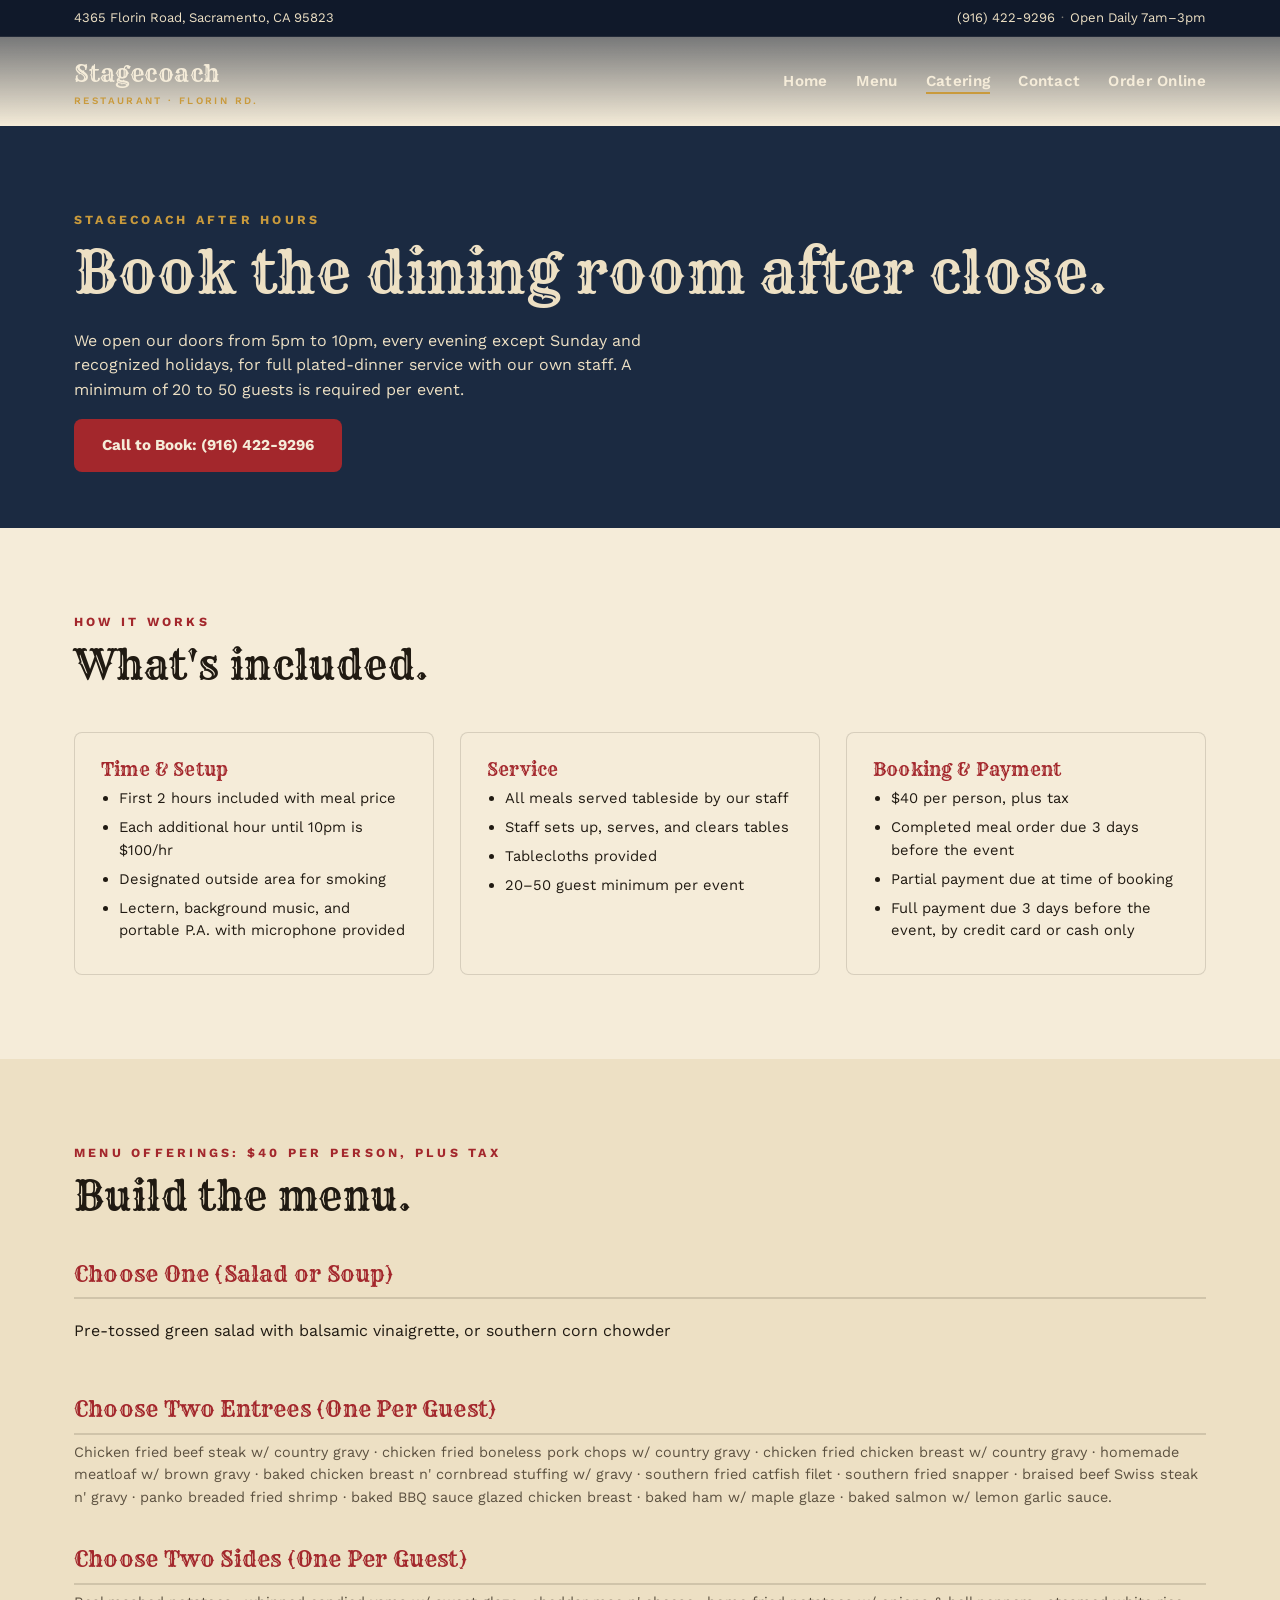
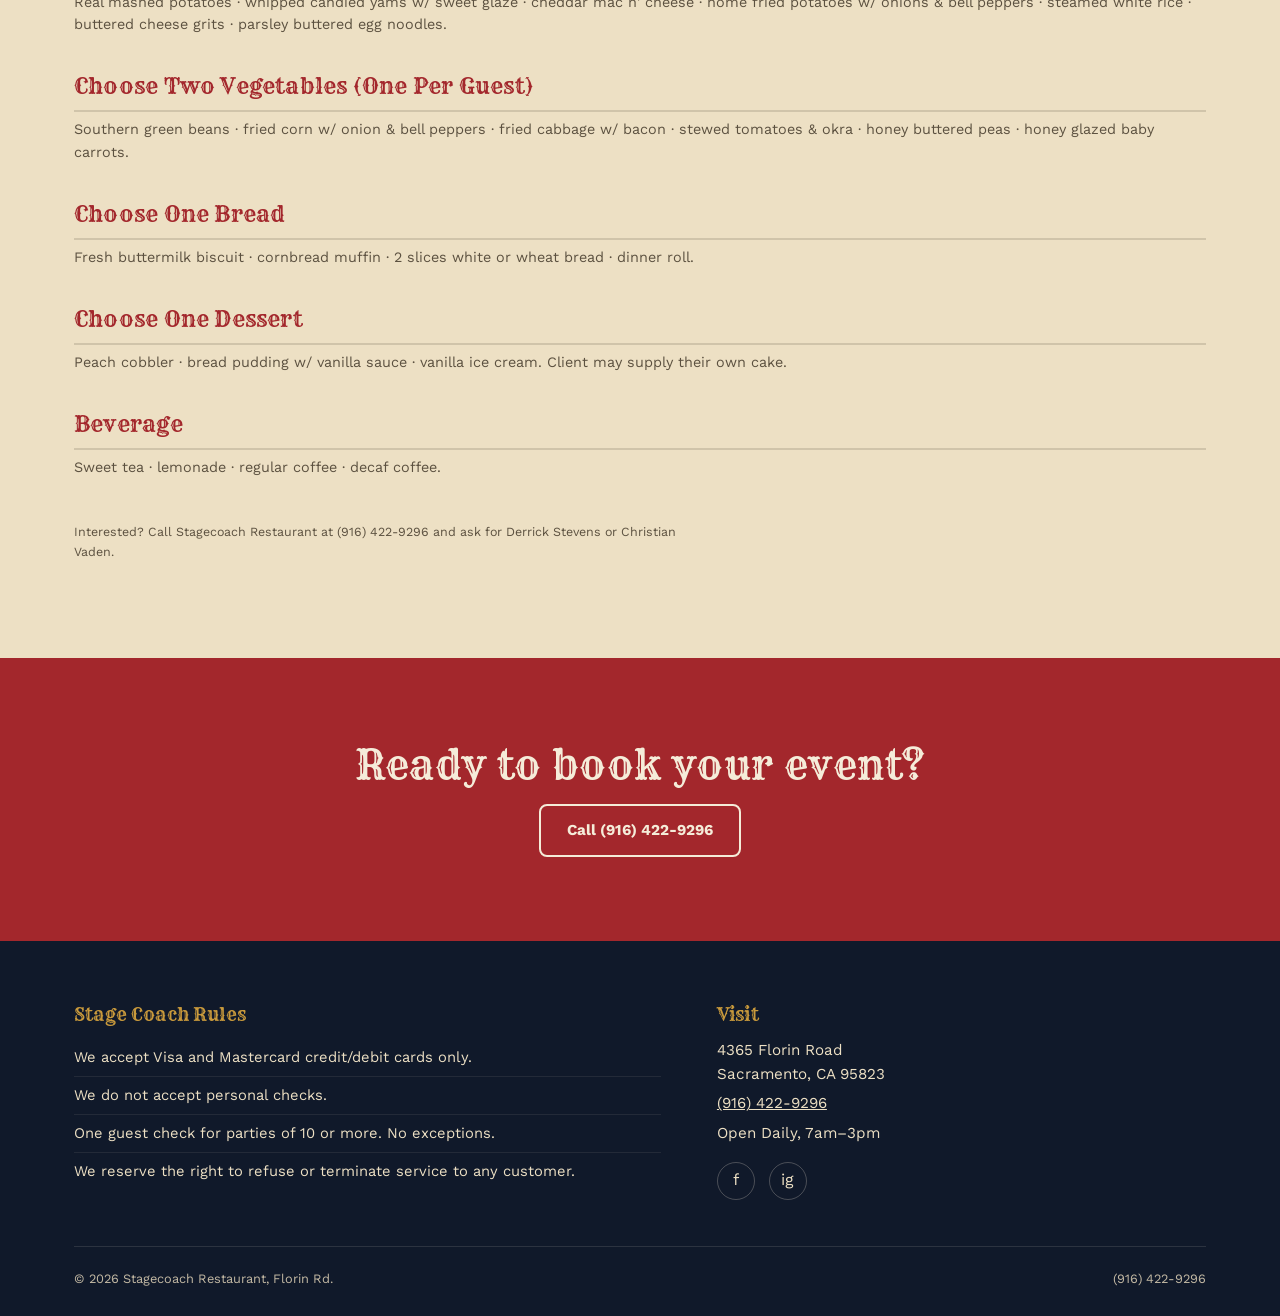
==== catering.html @ 6fead31f "Build Stagecoach Restaurant website" ====
<!DOCTYPE html>
<html lang="en">
<head>
<meta charset="UTF-8">
<meta name="viewport" content="width=device-width, initial-scale=1">
<title>After-Hours Catering | Stagecoach Restaurant, Florin Rd. Sacramento</title>
<meta name="description" content="Book Stagecoach Restaurant for after-hours plated dinner catering in Sacramento. Full table service, custom menus at $40 per person, for parties of 20 to 50 guests.">
<link rel="canonical" href="https://stagecoachflorin.com/catering.html">
<link rel="icon" href="data:,">
<link rel="preconnect" href="https://fonts.googleapis.com">
<link rel="preconnect" href="https://fonts.gstatic.com" crossorigin>
<link href="https://fonts.googleapis.com/css2?family=Rye&family=Work+Sans:wght@400;500;600;700&display=swap" rel="stylesheet">
<link rel="stylesheet" href="css/styles.css">
</head>
<body>

<div class="utility-strip">
  <div class="wrap">
    <div>4365 Florin Road, Sacramento, CA 95823</div>
    <div><a href="tel:9164229296">(916) 422-9296</a><span class="sep">&middot;</span>Open Daily 7am&ndash;3pm</div>
  </div>
</div>

<header class="site-header is-solid">
  <div class="wrap">
    <a class="brand" href="index.html">
      <span class="brand-mark">Stagecoach<small>Restaurant &middot; Florin Rd.</small></span>
    </a>
    <nav class="main-nav" aria-label="Primary">
      <ul>
        <li><a href="index.html">Home</a></li>
        <li><a href="menu.html">Menu</a></li>
        <li><a href="catering.html" aria-current="page">Catering</a></li>
        <li><a href="contact.html">Contact</a></li>
        <li><a href="https://www.toasttab.com/stagecoach-restaurant-4365-florin-road" target="_blank" rel="noopener">Order Online</a></li>
      </ul>
    </nav>
    <button class="nav-toggle" aria-label="Toggle menu" aria-expanded="false">
      <svg viewBox="0 0 24 24" fill="none" stroke="currentColor" stroke-width="2"><line x1="3" y1="6" x2="21" y2="6"/><line x1="3" y1="12" x2="21" y2="12"/><line x1="3" y1="18" x2="21" y2="18"/></svg>
    </button>
  </div>
</header>

<main>
  <section class="section section-navy" style="padding-bottom:56px;">
    <div class="wrap">
      <span class="section-kicker">Stagecoach After Hours</span>
      <h1>Book the dining room after close.</h1>
      <p style="max-width:60ch;color:var(--cream-2);">We open our doors from 5pm to 10pm, every evening except Sunday and recognized holidays, for full plated-dinner service with our own staff. A minimum of 20 to 50 guests is required per event.</p>
      <a class="btn btn-primary" href="tel:9164229296">Call to Book: (916) 422-9296</a>
    </div>
  </section>

  <section class="section section-cream">
    <div class="wrap">
      <div class="section-head">
        <span class="section-kicker">How It Works</span>
        <h2>What's included.</h2>
      </div>
      <div class="catering-tiers">
        <div class="catering-tier">
          <h3>Time &amp; Setup</h3>
          <ul>
            <li>First 2 hours included with meal price</li>
            <li>Each additional hour until 10pm is $100/hr</li>
            <li>Designated outside area for smoking</li>
            <li>Lectern, background music, and portable P.A. with microphone provided</li>
          </ul>
        </div>
        <div class="catering-tier">
          <h3>Service</h3>
          <ul>
            <li>All meals served tableside by our staff</li>
            <li>Staff sets up, serves, and clears tables</li>
            <li>Tablecloths provided</li>
            <li>20&ndash;50 guest minimum per event</li>
          </ul>
        </div>
        <div class="catering-tier">
          <h3>Booking &amp; Payment</h3>
          <ul>
            <li>$40 per person, plus tax</li>
            <li>Completed meal order due 3 days before the event</li>
            <li>Partial payment due at time of booking</li>
            <li>Full payment due 3 days before the event, by credit card or cash only</li>
          </ul>
        </div>
      </div>
    </div>
  </section>

  <section class="section section-cream-2">
    <div class="wrap">
      <div class="section-head">
        <span class="section-kicker">Menu Offerings: $40 Per Person, Plus Tax</span>
        <h2>Build the menu.</h2>
      </div>

      <div class="menu-group">
        <h3>Choose One (Salad or Soup)</h3>
        <div class="menu-item">Pre-tossed green salad with balsamic vinaigrette, or southern corn chowder</div>
      </div>

      <div class="menu-group">
        <h3>Choose Two Entrees (One Per Guest)</h3>
        <p class="menu-group-note">Chicken fried beef steak w/ country gravy &middot; chicken fried boneless pork chops w/ country gravy &middot; chicken fried chicken breast w/ country gravy &middot; homemade meatloaf w/ brown gravy &middot; baked chicken breast n' cornbread stuffing w/ gravy &middot; southern fried catfish filet &middot; southern fried snapper &middot; braised beef Swiss steak n' gravy &middot; panko breaded fried shrimp &middot; baked BBQ sauce glazed chicken breast &middot; baked ham w/ maple glaze &middot; baked salmon w/ lemon garlic sauce.</p>
      </div>

      <div class="menu-group">
        <h3>Choose Two Sides (One Per Guest)</h3>
        <p class="menu-group-note">Real mashed potatoes &middot; whipped candied yams w/ sweet glaze &middot; cheddar mac n' cheese &middot; home fried potatoes w/ onions &amp; bell peppers &middot; steamed white rice &middot; buttered cheese grits &middot; parsley buttered egg noodles.</p>
      </div>

      <div class="menu-group">
        <h3>Choose Two Vegetables (One Per Guest)</h3>
        <p class="menu-group-note">Southern green beans &middot; fried corn w/ onion &amp; bell peppers &middot; fried cabbage w/ bacon &middot; stewed tomatoes &amp; okra &middot; honey buttered peas &middot; honey glazed baby carrots.</p>
      </div>

      <div class="menu-group">
        <h3>Choose One Bread</h3>
        <p class="menu-group-note">Fresh buttermilk biscuit &middot; cornbread muffin &middot; 2 slices white or wheat bread &middot; dinner roll.</p>
      </div>

      <div class="menu-group">
        <h3>Choose One Dessert</h3>
        <p class="menu-group-note">Peach cobbler &middot; bread pudding w/ vanilla sauce &middot; vanilla ice cream. Client may supply their own cake.</p>
      </div>

      <div class="menu-group">
        <h3>Beverage</h3>
        <p class="menu-group-note">Sweet tea &middot; lemonade &middot; regular coffee &middot; decaf coffee.</p>
      </div>

      <p class="disclaimer">Interested? Call Stagecoach Restaurant at (916) 422-9296 and ask for Derrick Stevens or Christian Vaden.</p>
    </div>
  </section>

  <section class="section cta-close">
    <div class="wrap">
      <h2>Ready to book your event?</h2>
      <a class="btn btn-outline" href="tel:9164229296">Call (916) 422-9296</a>
    </div>
  </section>
</main>

<footer class="site-footer">
  <div class="wrap">
    <div class="footer-grid">
      <div>
        <h4>Stage Coach Rules</h4>
        <ul class="footer-rules">
          <li>We accept Visa and Mastercard credit/debit cards only.</li>
          <li>We do not accept personal checks.</li>
          <li>One guest check for parties of 10 or more. No exceptions.</li>
          <li>We reserve the right to refuse or terminate service to any customer.</li>
        </ul>
      </div>
      <div class="footer-visit">
        <h4>Visit</h4>
        <p>4365 Florin Road<br>Sacramento, CA 95823</p>
        <p><a href="tel:9164229296">(916) 422-9296</a></p>
        <p>Open Daily, 7am&ndash;3pm</p>
        <div class="footer-social">
          <a href="https://www.facebook.com/2112743605460471" target="_blank" rel="noopener" aria-label="Facebook">f</a>
          <a href="https://www.instagram.com/stagecoach_restaurant" target="_blank" rel="noopener" aria-label="Instagram">ig</a>
        </div>
      </div>
    </div>
    <div class="footer-bottom">
      <span>&copy; 2026 Stagecoach Restaurant, Florin Rd.</span>
      <span><a href="tel:9164229296">(916) 422-9296</a></span>
    </div>
  </div>
</footer>

<script src="js/main.js"></script>
</body>
</html>
---- css/styles.css ----
/* Stagecoach Restaurant, Florin Rd, Sacramento
   Vintage roadside-diner / Americana signage direction:
   denim navy, barn red, aged cream, brass gold. */

:root {
  --navy: #1b2a41;
  --navy-deep: #10192a;
  --barn-red: #a3272c;
  --barn-red-deep: #7f1d21;
  --cream: #f5ecd9;
  --cream-2: #ede0c4;
  --brass: #c99a3c;
  --ink: #201a12;
  --muted: #5c5140;
  --muted-on-dark: #c3b9a4;
  --line: rgba(32, 26, 18, 0.14);
  --shadow: 0 18px 40px rgba(16, 25, 42, 0.22);

  --font-display: "Rye", "Georgia", serif;
  --font-body: "Work Sans", "Segoe UI", sans-serif;

  --radius: 8px;
  --wrap: 1180px;
}

* { box-sizing: border-box; }
html { scroll-behavior: smooth; }

body {
  margin: 0;
  font-family: var(--font-body);
  color: var(--ink);
  background: var(--cream);
  line-height: 1.55;
  -webkit-font-smoothing: antialiased;
}

h1, h2, h3, h4 {
  font-family: var(--font-display);
  font-weight: 400;
  line-height: 1.15;
  margin: 0 0 0.4em;
  letter-spacing: 0.01em;
}

h1 { font-size: clamp(2.3rem, 5vw, 3.6rem); }
h2 { font-size: clamp(1.8rem, 3.4vw, 2.5rem); }
h3 { font-size: 1.35rem; }

p { margin: 0 0 1em; }

a { color: inherit; }

img { max-width: 100%; display: block; }

.wrap {
  max-width: var(--wrap);
  margin: 0 auto;
  padding: 0 24px;
}

.visually-hidden {
  position: absolute;
  width: 1px; height: 1px;
  padding: 0; margin: -1px;
  overflow: hidden;
  clip: rect(0,0,0,0);
  white-space: nowrap; border: 0;
}

/* ---------- Utility strip ---------- */
.utility-strip {
  background: var(--navy-deep);
  color: var(--cream-2);
  font-size: 0.82rem;
  border-bottom: 1px solid rgba(245, 236, 217, 0.08);
}
.utility-strip .wrap {
  display: flex;
  justify-content: space-between;
  align-items: center;
  gap: 12px;
  padding-top: 8px;
  padding-bottom: 8px;
  flex-wrap: wrap;
}
.utility-strip a { text-decoration: none; }
.utility-strip a:hover { color: var(--brass); }
.utility-strip .sep { opacity: 0.5; margin: 0 6px; }

/* ---------- Header / nav that solidifies on scroll ---------- */
.site-header {
  position: sticky;
  top: 0;
  z-index: 50;
  background: linear-gradient(to bottom, rgba(16, 25, 42, 0.55), rgba(16, 25, 42, 0));
  transition: background-color 0.25s ease, background-image 0.25s ease, box-shadow 0.25s ease, padding 0.25s ease;
  padding: 18px 0;
}
.site-header.is-solid {
  background: var(--navy);
  box-shadow: 0 6px 20px rgba(16, 25, 42, 0.25);
  padding: 10px 0;
}
.site-header .wrap {
  display: flex;
  align-items: center;
  justify-content: space-between;
  gap: 20px;
}
.brand {
  display: flex;
  align-items: center;
  gap: 10px;
  text-decoration: none;
  color: var(--cream);
}
.brand-mark {
  font-family: var(--font-display);
  font-size: 1.5rem;
  letter-spacing: 0.02em;
}
.brand-mark small {
  display: block;
  font-family: var(--font-body);
  font-size: 0.62rem;
  letter-spacing: 0.24em;
  text-transform: uppercase;
  color: var(--brass);
  font-weight: 600;
}

.main-nav ul {
  list-style: none;
  display: flex;
  gap: 28px;
  margin: 0;
  padding: 0;
}
.main-nav a {
  color: var(--cream);
  text-decoration: none;
  font-weight: 600;
  font-size: 0.95rem;
  letter-spacing: 0.02em;
  position: relative;
  padding-bottom: 4px;
}
.main-nav a::after {
  content: "";
  position: absolute;
  left: 0; right: 0; bottom: 0;
  height: 2px;
  background: var(--brass);
  transform: scaleX(0);
  transform-origin: left;
  transition: transform 0.2s ease;
}
.main-nav a:hover::after,
.main-nav a[aria-current="page"]::after {
  transform: scaleX(1);
}

.nav-toggle {
  display: none;
  background: none;
  border: 2px solid var(--cream);
  color: var(--cream);
  border-radius: 6px;
  width: 42px;
  height: 38px;
  cursor: pointer;
  align-items: center;
  justify-content: center;
}
.nav-toggle svg { width: 20px; height: 20px; }

@media (max-width: 820px) {
  .main-nav {
    position: fixed;
    inset: 0;
    background: var(--navy-deep);
    display: flex;
    align-items: center;
    justify-content: center;
    opacity: 0;
    pointer-events: none;
    transition: opacity 0.2s ease;
  }
  .main-nav.is-open {
    opacity: 1;
    pointer-events: auto;
  }
  .main-nav ul {
    flex-direction: column;
    text-align: center;
    gap: 26px;
  }
  .main-nav a { font-size: 1.4rem; }
  .nav-toggle { display: inline-flex; }
}

/* ---------- Hero: framed photo on color block ---------- */
.hero {
  background: var(--navy);
  color: var(--cream);
  position: relative;
  padding: 64px 0 80px;
}
.hero::before {
  content: "";
  position: absolute;
  inset: 0;
  background-image:
    repeating-linear-gradient(135deg, rgba(245,236,217,0.035) 0 2px, transparent 2px 26px);
  pointer-events: none;
}
.hero .wrap {
  display: grid;
  grid-template-columns: 1.1fr 0.9fr;
  gap: 56px;
  align-items: center;
  position: relative;
}
.hero-kicker {
  display: inline-block;
  font-size: 0.78rem;
  letter-spacing: 0.28em;
  text-transform: uppercase;
  color: var(--brass);
  font-weight: 700;
  margin-bottom: 14px;
}
.hero h1 { color: var(--cream); }
.hero h1 em {
  font-style: normal;
  color: var(--brass);
}
.hero-lede {
  font-size: 1.1rem;
  max-width: 46ch;
  color: var(--cream-2);
}
.hero-actions {
  display: flex;
  gap: 14px;
  margin-top: 28px;
  flex-wrap: wrap;
}

.hero-photo-frame {
  position: relative;
  transform: rotate(-2.2deg);
}
.hero-photo-frame img {
  width: 100%;
  aspect-ratio: 3 / 4;
  object-fit: cover;
  border: 10px solid var(--cream);
  border-radius: 4px;
  box-shadow: var(--shadow);
}
.hero-photo-tag {
  position: absolute;
  bottom: -18px;
  right: -18px;
  background: var(--barn-red);
  color: var(--cream);
  font-family: var(--font-display);
  font-size: 1.05rem;
  padding: 10px 18px;
  border-radius: 999px;
  transform: rotate(4deg);
  box-shadow: 0 8px 18px rgba(0,0,0,0.3);
}

/* ---------- Buttons ---------- */
.btn {
  display: inline-flex;
  align-items: center;
  gap: 8px;
  padding: 13px 26px;
  border-radius: var(--radius);
  font-weight: 700;
  text-decoration: none;
  font-size: 0.95rem;
  border: 2px solid transparent;
  cursor: pointer;
  transition: transform 0.15s ease, background-color 0.15s ease, color 0.15s ease;
}
.btn-primary {
  background: var(--barn-red);
  color: var(--cream);
}
.btn-primary:hover { background: var(--barn-red-deep); transform: translateY(-1px); }
.btn-outline {
  border-color: var(--cream);
  color: var(--cream);
  background: transparent;
}
.btn-outline:hover { background: rgba(245,236,217,0.1); }
.btn-outline-dark {
  border-color: var(--navy);
  color: var(--navy);
  background: transparent;
}
.btn-outline-dark:hover { background: rgba(27,42,65,0.08); }

/* ---------- Hours banner ---------- */
.hours-banner {
  background: var(--brass);
  color: var(--navy-deep);
}
.hours-banner .wrap {
  display: flex;
  flex-wrap: wrap;
  gap: 10px 28px;
  align-items: center;
  justify-content: center;
  padding-top: 14px;
  padding-bottom: 14px;
  font-weight: 700;
  font-size: 0.95rem;
  text-align: center;
}
.hours-banner .divider { opacity: 0.5; }

/* ---------- Sections ---------- */
.section {
  padding: 84px 0;
}
.section-cream { background: var(--cream); }
.section-cream-2 { background: var(--cream-2); }
.section-navy { background: var(--navy); color: var(--cream-2); }
.section-navy h2 { color: var(--cream); }

.section-head {
  max-width: 62ch;
  margin-bottom: 44px;
}
.section-kicker {
  display: block;
  font-size: 0.78rem;
  letter-spacing: 0.26em;
  text-transform: uppercase;
  color: var(--barn-red);
  font-weight: 700;
  margin-bottom: 10px;
}
.section-navy .section-kicker { color: var(--brass); }

/* About / intro copy block */
.about-grid {
  display: grid;
  grid-template-columns: repeat(3, 1fr);
  gap: 36px;
}
.about-grid h3 { color: var(--barn-red); }

/* Signature dish spotlight */
.spotlight {
  display: grid;
  grid-template-columns: 0.85fr 1.15fr;
  gap: 52px;
  align-items: center;
}
.spotlight img {
  border-radius: var(--radius);
  box-shadow: var(--shadow);
  aspect-ratio: 4/3;
  object-fit: cover;
}
.spotlight-price {
  font-family: var(--font-display);
  color: var(--barn-red);
  font-size: 1.6rem;
  margin-top: 6px;
}

/* Reviews as plain typography, alternating alignment */
.reviews {
  display: grid;
  gap: 48px;
}
.review {
  max-width: 62ch;
}
.review:nth-child(even) {
  margin-left: auto;
  text-align: right;
}
.review blockquote {
  font-family: var(--font-display);
  font-size: 1.5rem;
  line-height: 1.4;
  margin: 0 0 12px;
  color: var(--cream);
}
.review cite {
  font-style: normal;
  color: var(--brass);
  font-weight: 700;
  font-size: 0.85rem;
  letter-spacing: 0.06em;
  text-transform: uppercase;
}

/* CTA close */
.cta-close {
  background: var(--barn-red);
  color: var(--cream);
  text-align: center;
}
.cta-close h2 { color: var(--cream); }
.cta-close .btn-outline { border-color: var(--cream); }

/* ---------- Footer (two-column, no grid-of-3-plus-bar) ---------- */
.site-footer {
  background: var(--navy-deep);
  color: var(--cream-2);
  padding: 64px 0 28px;
}
.footer-grid {
  display: grid;
  grid-template-columns: 1.2fr 1fr;
  gap: 56px;
}
.footer-grid h4 {
  font-family: var(--font-display);
  color: var(--brass);
  font-size: 1.1rem;
  margin-bottom: 14px;
}
.footer-rules {
  list-style: none;
  padding: 0;
  margin: 0;
  font-size: 0.92rem;
}
.footer-rules li {
  padding: 7px 0;
  border-top: 1px solid rgba(245,236,217,0.08);
}
.footer-rules li:first-child { border-top: none; }
.footer-visit p { margin: 0 0 6px; font-size: 0.95rem; }
.footer-social {
  display: flex;
  gap: 14px;
  margin-top: 16px;
}
.footer-social a {
  width: 38px; height: 38px;
  border: 1px solid rgba(245,236,217,0.25);
  border-radius: 50%;
  display: flex; align-items: center; justify-content: center;
  text-decoration: none;
}
.footer-social a:hover { border-color: var(--brass); color: var(--brass); }
.footer-bottom {
  margin-top: 46px;
  padding-top: 22px;
  border-top: 1px solid rgba(245,236,217,0.12);
  font-size: 0.8rem;
  color: var(--muted-on-dark);
  display: flex;
  justify-content: space-between;
  flex-wrap: wrap;
  gap: 10px;
}
.footer-bottom a { text-decoration: none; }
.footer-bottom a:hover { color: var(--brass); }

/* ---------- Menu page: tabbed categories ---------- */
.menu-intro {
  text-align: center;
  max-width: 62ch;
  margin: 0 auto 40px;
}
.menu-tabs {
  display: flex;
  flex-wrap: wrap;
  gap: 10px;
  justify-content: center;
  margin-bottom: 44px;
}
.menu-tab {
  background: var(--cream-2);
  border: 2px solid transparent;
  color: var(--ink);
  font-family: var(--font-body);
  font-weight: 700;
  font-size: 0.88rem;
  padding: 10px 18px;
  border-radius: 999px;
  cursor: pointer;
}
.menu-tab[aria-selected="true"] {
  background: var(--barn-red);
  border-color: var(--barn-red);
  color: var(--cream);
}
.menu-panel { display: none; }
.menu-panel.is-active { display: block; }
.menu-note {
  font-size: 0.9rem;
  color: var(--muted);
  margin-bottom: 28px;
  max-width: 70ch;
}
.menu-group { margin-bottom: 40px; }
.menu-group:last-child { margin-bottom: 0; }
.menu-group h3 {
  color: var(--barn-red);
  border-bottom: 2px solid var(--line);
  padding-bottom: 10px;
  margin-bottom: 6px;
}
.menu-group-note {
  font-size: 0.9rem;
  color: var(--muted);
  margin-bottom: 18px;
}
.menu-item {
  display: flex;
  justify-content: space-between;
  gap: 18px;
  padding: 14px 0;
  border-bottom: 1px dotted var(--line);
}
.menu-item:last-child { border-bottom: none; }
.menu-item-name { font-weight: 700; }
.menu-item-desc {
  font-size: 0.9rem;
  color: var(--muted);
  margin-top: 3px;
}
.menu-item-price {
  font-family: var(--font-display);
  color: var(--barn-red);
  white-space: nowrap;
  font-size: 1.1rem;
}
.disclaimer {
  font-size: 0.78rem;
  color: var(--muted);
  margin-top: 44px;
  max-width: 80ch;
}

/* ---------- Catering ---------- */
.catering-tiers {
  display: grid;
  grid-template-columns: repeat(3, 1fr);
  gap: 26px;
}
.catering-tier {
  background: var(--cream);
  border: 1px solid var(--line);
  border-radius: var(--radius);
  padding: 26px;
}
.catering-tier h3 { color: var(--barn-red); font-size: 1.15rem; }
.catering-tier ul { padding-left: 18px; margin: 0; font-size: 0.92rem; }
.catering-tier li { margin-bottom: 6px; }

/* ---------- Contact page ---------- */
.contact-grid {
  display: grid;
  grid-template-columns: 1fr 1fr;
  gap: 48px;
}
.contact-card {
  background: var(--cream-2);
  border-radius: var(--radius);
  padding: 30px;
}
.contact-card h3 { color: var(--barn-red); }
.contact-list {
  list-style: none;
  padding: 0;
  margin: 0;
}
.contact-list li {
  padding: 10px 0;
  border-top: 1px solid var(--line);
}
.contact-list li:first-child { border-top: none; }
.map-frame {
  border: 0;
  width: 100%;
  height: 100%;
  min-height: 320px;
  border-radius: var(--radius);
}

@media (max-width: 900px) {
  .hero .wrap { grid-template-columns: 1fr; }
  .hero-photo-frame { order: -1; max-width: 340px; margin: 0 auto; }
  .about-grid { grid-template-columns: 1fr; }
  .spotlight { grid-template-columns: 1fr; }
  .footer-grid { grid-template-columns: 1fr; gap: 36px; }
  .catering-tiers { grid-template-columns: 1fr; }
  .contact-grid { grid-template-columns: 1fr; }
  .review:nth-child(even) { margin-left: 0; text-align: left; }
}
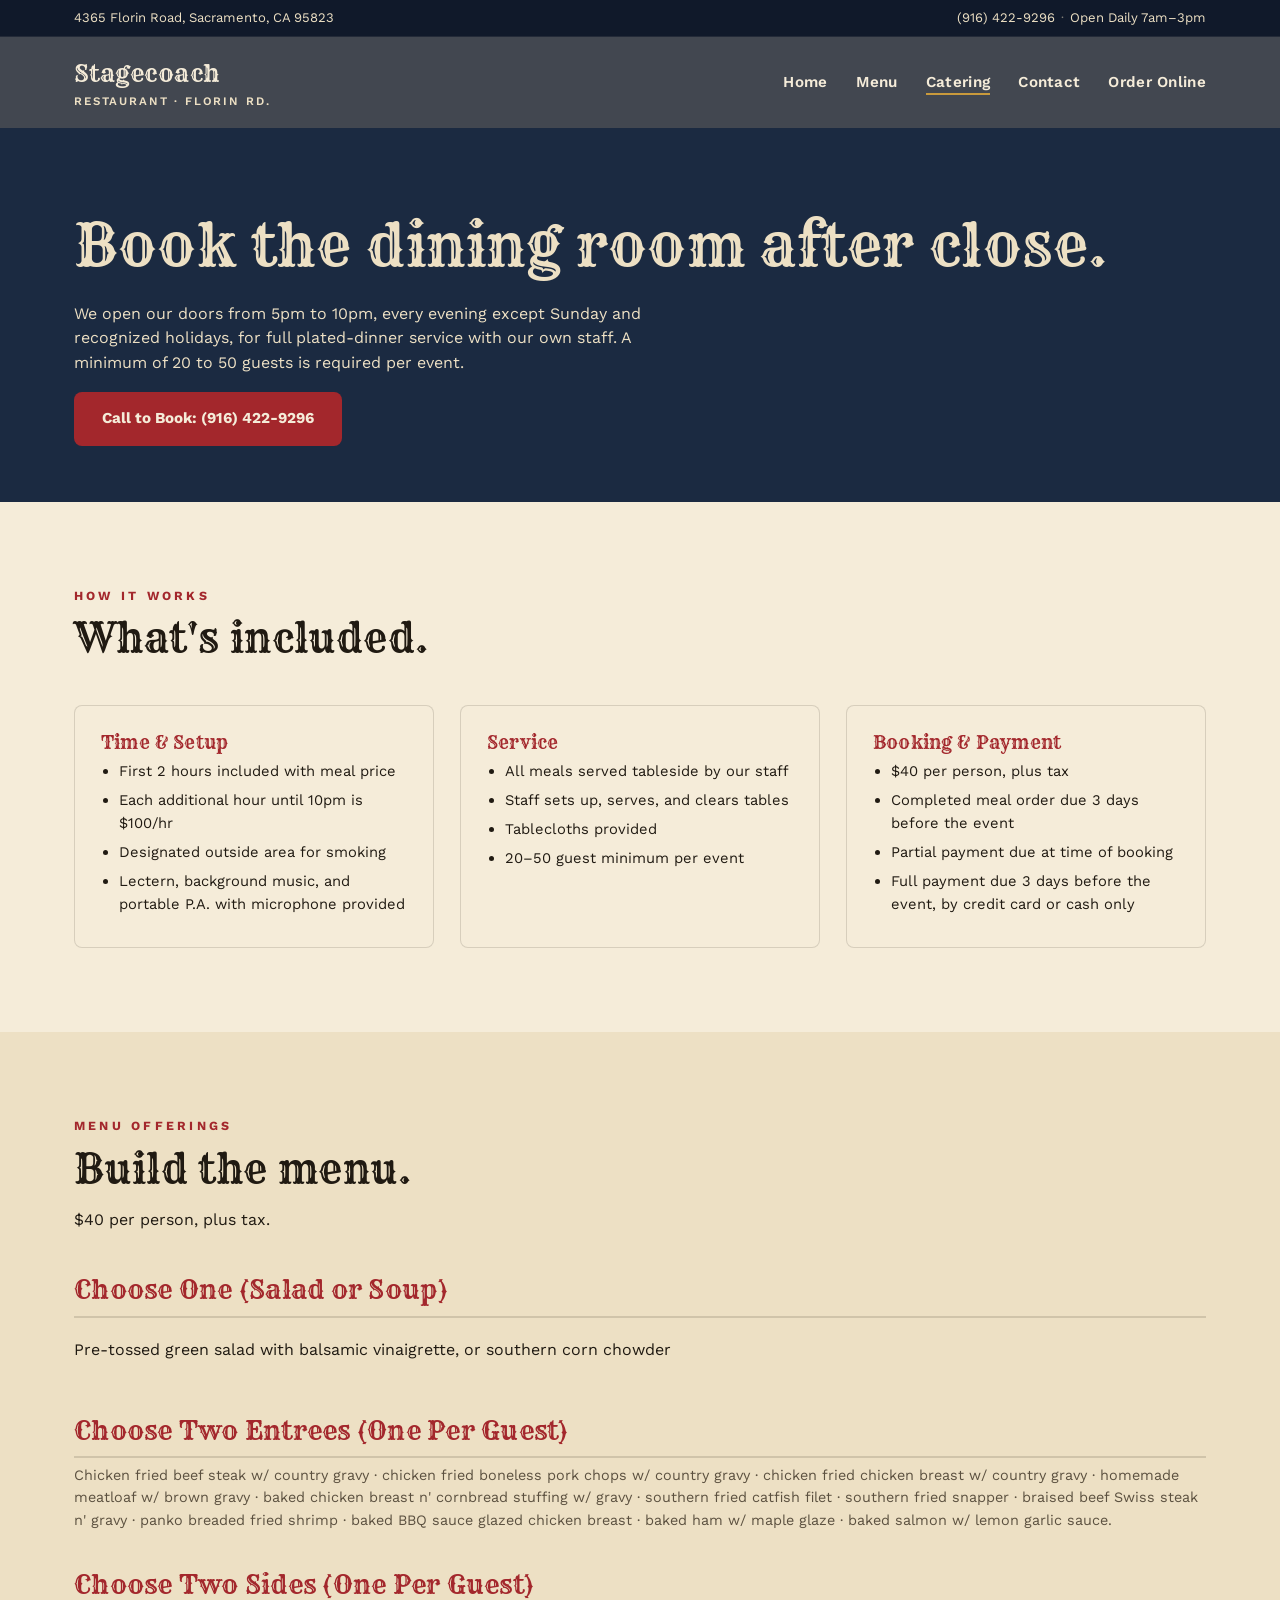
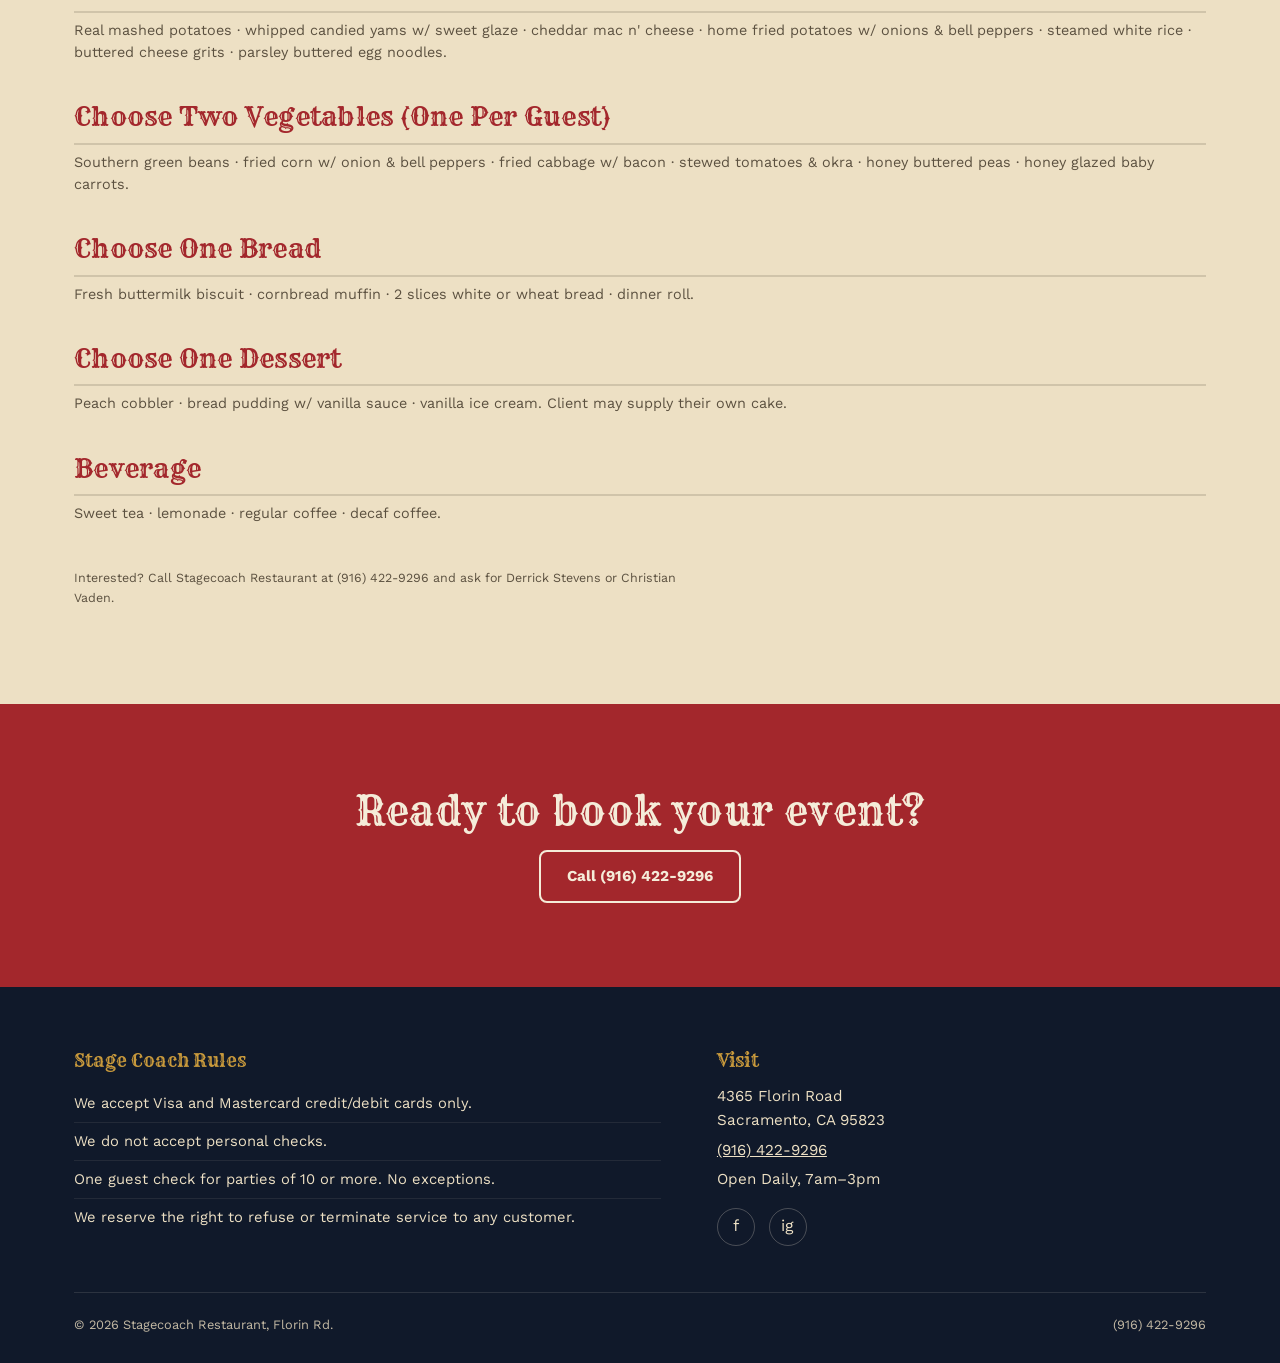
==== commit 1161a392: "Fix accessibility and design-hook findings: heading hierarchy, contrast, layout-thrash animation, un" ====
--- a/catering.html
+++ b/catering.html
@@ -44,7 +44,6 @@
 <main>
   <section class="section section-navy" style="padding-bottom:56px;">
     <div class="wrap">
-      <span class="section-kicker">Stagecoach After Hours</span>
       <h1>Book the dining room after close.</h1>
       <p style="max-width:60ch;color:var(--cream-2);">We open our doors from 5pm to 10pm, every evening except Sunday and recognized holidays, for full plated-dinner service with our own staff. A minimum of 20 to 50 guests is required per event.</p>
       <a class="btn btn-primary" href="tel:9164229296">Call to Book: (916) 422-9296</a>
@@ -92,8 +91,9 @@
   <section class="section section-cream-2">
     <div class="wrap">
       <div class="section-head">
-        <span class="section-kicker">Menu Offerings: $40 Per Person, Plus Tax</span>
+        <span class="section-kicker">Menu Offerings</span>
         <h2>Build the menu.</h2>
+        <p>$40 per person, plus tax.</p>
       </div>
 
       <div class="menu-group">
@@ -147,7 +147,7 @@
   <div class="wrap">
     <div class="footer-grid">
       <div>
-        <h4>Stage Coach Rules</h4>
+        <h3>Stage Coach Rules</h3>
         <ul class="footer-rules">
           <li>We accept Visa and Mastercard credit/debit cards only.</li>
           <li>We do not accept personal checks.</li>
@@ -156,7 +156,7 @@
         </ul>
       </div>
       <div class="footer-visit">
-        <h4>Visit</h4>
+        <h3>Visit</h3>
         <p>4365 Florin Road<br>Sacramento, CA 95823</p>
         <p><a href="tel:9164229296">(916) 422-9296</a></p>
         <p>Open Daily, 7am&ndash;3pm</p>
--- a/css/styles.css
+++ b/css/styles.css
@@ -45,7 +45,8 @@
 
 h1 { font-size: clamp(2.3rem, 5vw, 3.6rem); }
 h2 { font-size: clamp(1.8rem, 3.4vw, 2.5rem); }
-h3 { font-size: 1.35rem; }
+h3 { font-size: 1.6rem; }
+h4 { font-size: 1.25rem; }
 
 p { margin: 0 0 1em; }
 
@@ -93,8 +94,8 @@
   position: sticky;
   top: 0;
   z-index: 50;
-  background: linear-gradient(to bottom, rgba(16, 25, 42, 0.55), rgba(16, 25, 42, 0));
-  transition: background-color 0.25s ease, background-image 0.25s ease, box-shadow 0.25s ease, padding 0.25s ease;
+  background: rgba(16, 25, 42, 0.78);
+  transition: background-color 0.25s ease, box-shadow 0.25s ease;
   padding: 18px 0;
 }
 .site-header.is-solid {
@@ -123,10 +124,10 @@
 .brand-mark small {
   display: block;
   font-family: var(--font-body);
-  font-size: 0.62rem;
-  letter-spacing: 0.24em;
+  font-size: 0.72rem;
+  letter-spacing: 0.16em;
   text-transform: uppercase;
-  color: var(--brass);
+  color: var(--cream-2);
   font-weight: 600;
 }
 
@@ -222,20 +223,7 @@
   align-items: center;
   position: relative;
 }
-.hero-kicker {
-  display: inline-block;
-  font-size: 0.78rem;
-  letter-spacing: 0.28em;
-  text-transform: uppercase;
-  color: var(--brass);
-  font-weight: 700;
-  margin-bottom: 14px;
-}
 .hero h1 { color: var(--cream); }
-.hero h1 em {
-  font-style: normal;
-  color: var(--brass);
-}
 .hero-lede {
   font-size: 1.1rem;
   max-width: 46ch;
@@ -425,7 +413,7 @@
   grid-template-columns: 1.2fr 1fr;
   gap: 56px;
 }
-.footer-grid h4 {
+.footer-grid h3 {
   font-family: var(--font-display);
   color: var(--brass);
   font-size: 1.1rem;
